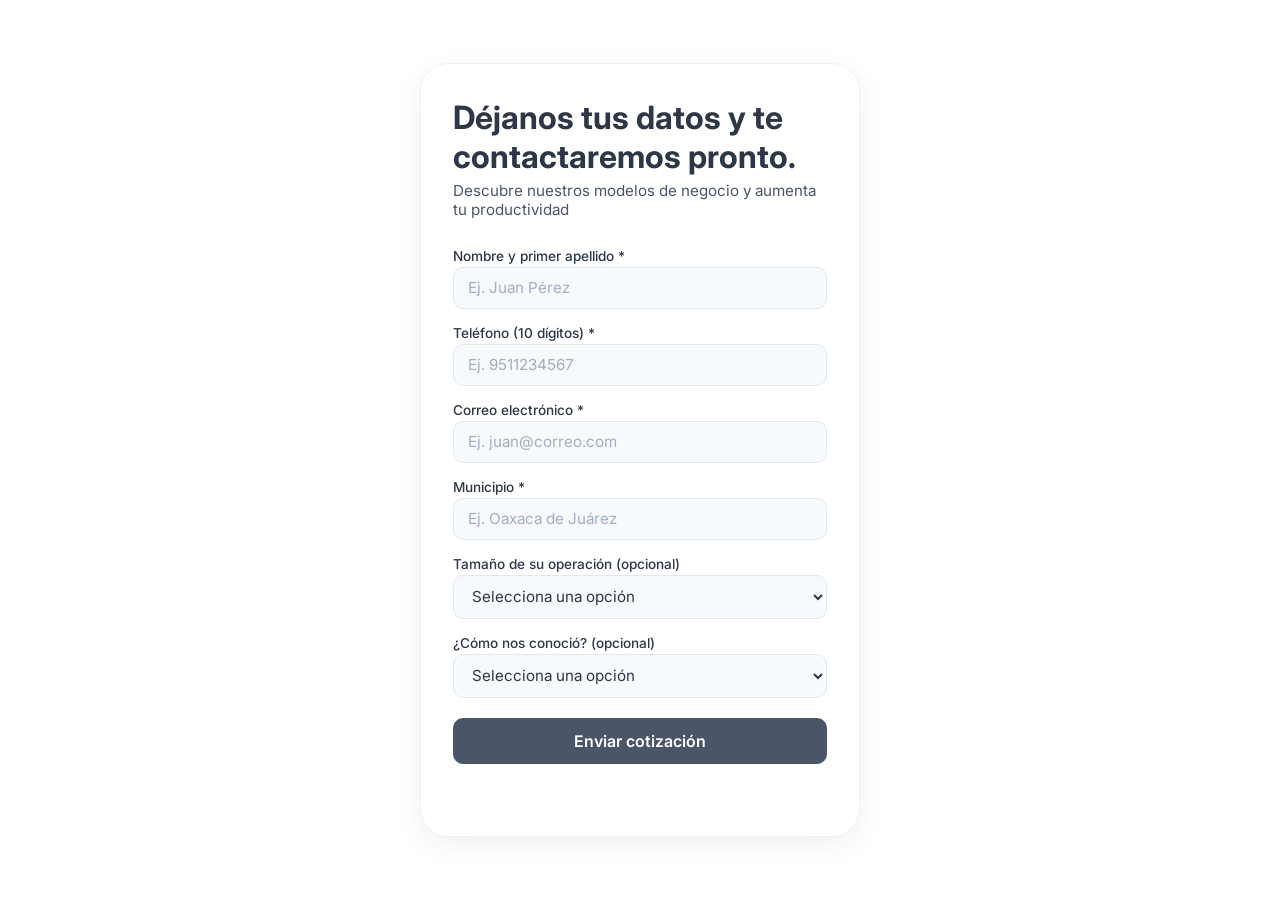
==== PA2/index.html @ 477552aa "PA2" ====
<!DOCTYPE html>
<html lang="es">
<head>
  <meta charset="UTF-8">
  <meta name="viewport" content="width=device-width, initial-scale=1.0, maximum-scale=1.0, user-scalable=yes">
  <title>AgroPecc – Cotización</title>
  <link rel="preconnect" href="https://fonts.googleapis.com">
  <link rel="preconnect" href="https://fonts.gstatic.com" crossorigin>
  <link href="https://fonts.googleapis.com/css2?family=Inter:opsz,wght@14..32,400;14..32,500;14..32,600;14..32,700&display=swap" rel="stylesheet">
  <link rel="stylesheet" href="styles.css">
  <!-- reCAPTCHA v3 (placeholder) -->
  <script src="https://www.google.com/recaptcha/api.js?render=TU_SITE_KEY"></script>
</head>
<body>
  <main class="form-container">
    <div class="form-card">
      <h1 class="form-title">Déjanos tus datos y te contactaremos pronto.</h1>
      <p class="form-subtitle">Descubre nuestros modelos de negocio y aumenta tu productividad</p>

      <form id="leadForm" novalidate>
        <div class="form-group">
          <label for="nombre">Nombre y primer apellido *</label>
          <input type="text" id="nombre" name="nombre" placeholder="Ej. Juan Pérez" required>
          <span class="error-message" id="nombreError">Ingresa nombre y apellido (solo letras)</span>
        </div>

        <div class="form-group">
          <label for="telefono">Teléfono (10 dígitos) *</label>
          <input type="tel" id="telefono" name="telefono" placeholder="Ej. 9511234567" required>
          <span class="error-message" id="telefonoError">Debe tener 10 dígitos numéricos</span>
        </div>

        <div class="form-group">
          <label for="email">Correo electrónico *</label>
          <input type="email" id="email" name="email" placeholder="Ej. juan@correo.com" required>
          <span class="error-message" id="emailError">Ingresa un correo válido</span>
        </div>

        <div class="form-group">
          <label for="municipio">Municipio  *</label>
          <input type="text" id="municipio" name="municipio" placeholder="Ej. Oaxaca de Juárez" required>
          <span class="error-message" id="municipioError">Solo letras y mínimo 3 caracteres</span>
        </div>

        <div class="form-group">
          <label for="tamanio">Tamaño de su operación (opcional)</label>
          <select id="tamanio" name="tamanio">
            <option value="">Selecciona una opción</option>
            <option value="Menos de 50 cerdos">Menos de 50 cerdos</option>
            <option value="50 - 200 cerdos">50 - 200 cerdos</option>
            <option value="Más de 200 cerdos">Más de 200 cerdos</option>
          </select>
        </div>

        <div class="form-group">
          <label for="como_conocio">¿Cómo nos conoció? (opcional)</label>
          <select id="como_conocio" name="como_conocio">
            <option value="">Selecciona una opción</option>
            <option value="Facebook">Facebook</option>
            <option value="Instagram">Instagram</option>
            <option value="WhatsApp">WhatsApp</option>
            <option value="Recomendación">Recomendación</option>
          </select>
        </div>

        <button type="submit" class="btn-submit" id="submitBtn">
          Enviar cotización
        </button>
        <div id="formStatus" class="form-status"></div>
      </form>
    </div>
  </main>

  <script src="script.js"></script>
</body>
</html>
---- PA2/styles.css ----
/* ===== RESET Y BASE ===== */
* {
  margin: 0;
  padding: 0;
  box-sizing: border-box;
}

body {
  font-family: 'Inter', sans-serif;
  background-color: #FFFFFF;
  color: #4A5568;
  min-height: 100vh;
  display: flex;
  align-items: center;
  justify-content: center;
  padding: 1.5rem;
}

/* ===== CONTENEDORES ===== */
.form-container,
.thankyou-container {
  width: 100%;
  max-width: 480px; /* más pequeño en desktop */
  margin: 0 auto;
}

.form-card,
.thankyou-card {
  background: #FFFFFF;
  border-radius: 24px;
  padding: 1.8rem 1.2rem; /* reducido */
  box-shadow: 0 8px 30px rgba(0, 0, 0, 0.06);
  border: 1px solid #edf2f7;
}

/* ===== TÍTULOS ===== */
.form-title {
  font-size: 1.6rem;
  font-weight: 700;
  line-height: 1.2;
  color: #2d3748;
  margin-bottom: 0.3rem;
}

.form-subtitle {
  font-size: 0.95rem;
  color: #4A5568;
  margin-bottom: 1.8rem;
  font-weight: 400;
}

.thankyou-title {
  font-size: 1.5rem;
  font-weight: 700;
  color: #2d3748;
  margin-bottom: 0.3rem;
}

.thankyou-message {
  font-size: 0.95rem;
  color: #4A5568;
  margin-bottom: 1.2rem;
}

/* ===== FORMULARIO ===== */
.form-group {
  margin-bottom: 1rem;
}

label {
  display: block;
  font-weight: 500;
  font-size: 0.85rem;
  color: #2d3748;
  margin-bottom: 0.2rem;
}

input,
select {
  width: 100%;
  padding: 0.65rem 0.9rem;
  font-size: 0.95rem;
  font-family: 'Inter', sans-serif;
  border: 1.5px solid #e2e8f0;
  border-radius: 10px;
  background: #F7FAFC;
  color: #2d3748;
  transition: border-color 0.2s, box-shadow 0.2s;
}

input:focus,
select:focus {
  outline: none;
  border-color: #4A5568;
  box-shadow: 0 0 0 3px rgba(74, 85, 104, 0.12);
  background: #ffffff;
}

input::placeholder {
  color: #a0aec0;
}

.error-message {
  display: none;
  font-size: 0.75rem;
  color: #e53e3e;
  margin-top: 0.2rem;
}

.input-error input,
.input-error select {
  border-color: #e53e3e;
}

.input-error .error-message {
  display: block;
}

/* ===== BOTÓN ===== */
.btn-submit {
  width: 100%;
  padding: 0.8rem;
  font-size: 1rem;
  font-weight: 600;
  font-family: 'Inter', sans-serif;
  background: #4A5568;
  color: #ffffff;
  border: none;
  border-radius: 10px;
  cursor: pointer;
  transition: background 0.25s, transform 0.1s;
  margin-top: 0.3rem;
}

.btn-submit:hover {
  background: #2d3748;
  transform: scale(1.01);
}

.btn-submit:active {
  transform: scale(0.98);
}

.btn-submit:disabled {
  opacity: 0.6;
  cursor: not-allowed;
  transform: none;
}

.form-status {
  margin-top: 0.8rem;
  font-size: 0.85rem;
  text-align: center;
  min-height: 1.5rem;
}

/* ===== PÁGINA DE AGRADECIMIENTO ===== */
.thankyou-card {
  text-align: center;
}

.codigo-recuadro {
  background: #2d3748;
  color: #ffffff;
  font-size: 1.8rem;
  font-weight: 700;
  letter-spacing: 0.05em;
  padding: 1rem 0.5rem;
  border-radius: 14px;
  margin: 1.2rem 0;
  word-break: break-all;
  border: 2px solid #4A5568;
  box-shadow: 0 4px 12px rgba(0, 0, 0, 0.08);
}

#codigoTexto {
  display: inline-block;
}

.email-info {
  font-size: 0.9rem;
  background: #F7FAFC;
  padding: 0.7rem;
  border-radius: 10px;
  margin: 0.8rem 0 1.2rem;
  color: #4A5568;
}

.email-info strong {
  color: #2d3748;
}

.contacto-pronto {
  font-size: 0.95rem;
  font-weight: 500;
  color: #2d3748;
  background: #e2e8f0;
  padding: 0.6rem;
  border-radius: 10px;
  margin: 1rem 0 1.5rem;
}

.btn-whatsapp,
.btn-download {
  display: inline-block;
  width: 100%;
  padding: 0.75rem;
  font-size: 0.95rem;
  font-weight: 600;
  font-family: 'Inter', sans-serif;
  border: none;
  border-radius: 10px;
  cursor: pointer;
  text-decoration: none;
  text-align: center;
  transition: background 0.25s, transform 0.1s;
  margin-bottom: 0.6rem;
}

.btn-whatsapp {
  background: #25D366;
  color: #ffffff;
}

.btn-whatsapp:hover {
  background: #1da851;
  transform: scale(1.01);
}

.btn-download {
  background: #4A5568;
  color: #ffffff;
}

.btn-download:hover {
  background: #2d3748;
  transform: scale(1.01);
}

.btn-whatsapp:active,
.btn-download:active {
  transform: scale(0.98);
}

.volver {
  margin-top: 1.2rem;
  font-size: 0.85rem;
}

.volver a {
  color: #4A5568;
  text-decoration: none;
  font-weight: 500;
}

.volver a:hover {
  text-decoration: underline;
}

/* ===== RESPONSIVIDAD ===== */

/* Móviles pequeños (<= 480px) */
@media (max-width: 480px) {
  body {
    padding: 1rem;
  }
  .form-card,
  .thankyou-card {
    padding: 1.5rem 1rem;
  }
  .form-title {
    font-size: 1.4rem;
  }
  .codigo-recuadro {
    font-size: 1.5rem;
    padding: 0.8rem 0.3rem;
  }
}

/* Tablets y escritorio pequeño (>= 600px) */
@media (min-width: 600px) {
  .form-container,
  .thankyou-container {
    max-width: 420px; /* más compacto */
  }

  .form-card,
  .thankyou-card {
    padding: 2rem 1.8rem;
  }

  .form-title {
    font-size: 1.8rem;
  }

  .codigo-recuadro {
    font-size: 2.2rem;
    padding: 1.2rem 0.8rem;
  }

  .btn-whatsapp,
  .btn-download {
    width: auto;
    min-width: 200px;
    display: inline-block;
    margin-right: 0.4rem;
  }
}

/* Escritorio grande (>= 1024px) */
@media (min-width: 1024px) {
  body {
    padding: 2rem;
  }
  .form-container,
  .thankyou-container {
    max-width: 440px;
  }
  .form-card,
  .thankyou-card {
    padding: 2.2rem 2rem;
    border-radius: 28px;
  }
  .form-title {
    font-size: 2rem;
  }
  .codigo-recuadro {
    font-size: 2.5rem;
    padding: 1.4rem 1rem;
  }
  .btn-whatsapp,
  .btn-download {
    min-width: 220px;
    font-size: 1rem;
  }
}

/* ===== UTILIDADES ===== */
.hidden {
  display: none !important;
}
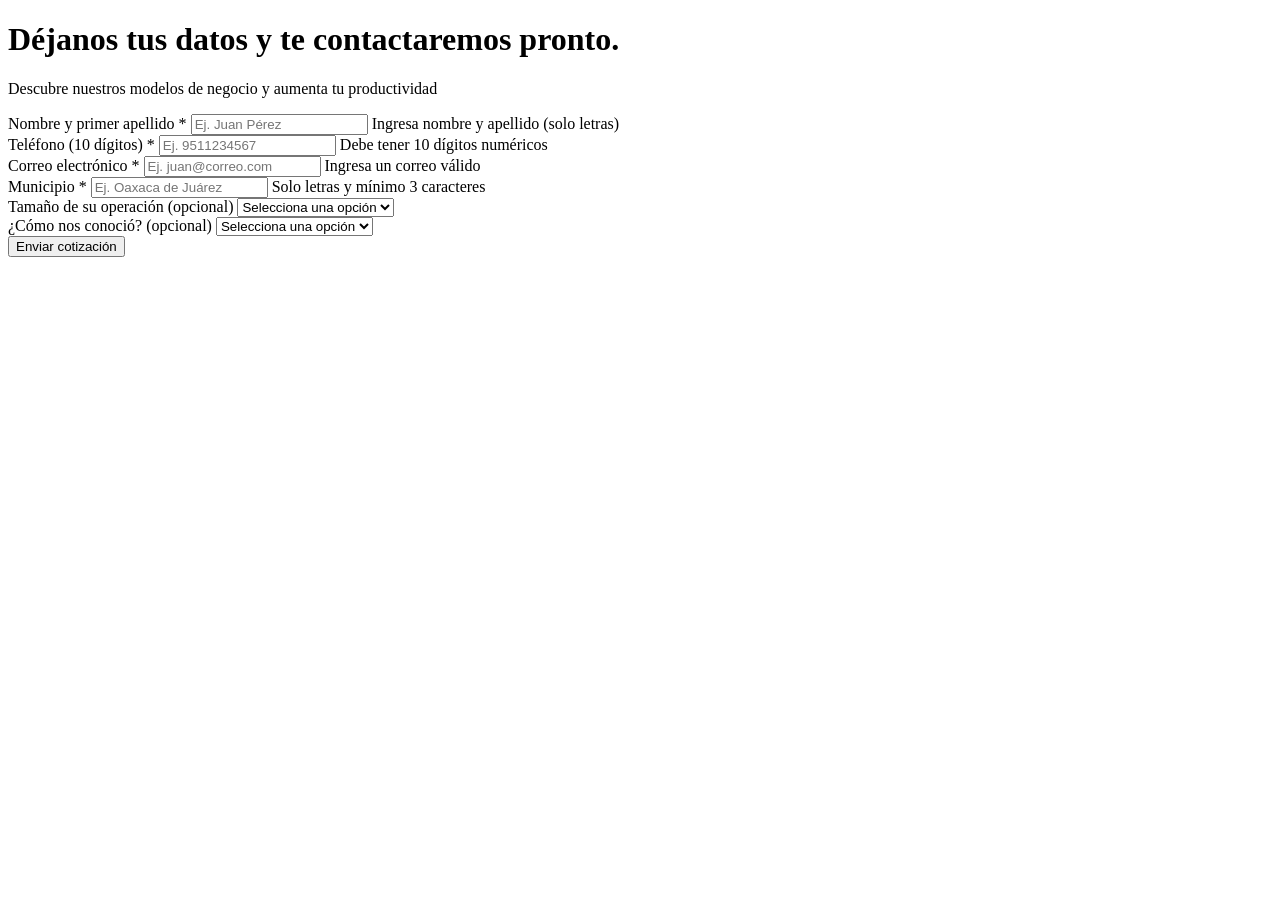
==== commit 309637b7: "update .2" ====
--- a/PA2/index.html
+++ b/PA2/index.html
@@ -7,7 +7,7 @@
   <link rel="preconnect" href="https://fonts.googleapis.com">
   <link rel="preconnect" href="https://fonts.gstatic.com" crossorigin>
   <link href="https://fonts.googleapis.com/css2?family=Inter:opsz,wght@14..32,400;14..32,500;14..32,600;14..32,700&display=swap" rel="stylesheet">
-  <link rel="stylesheet" href="styles.css">
+  <link rel="stylesheet" href="/styles.css">
   <!-- reCAPTCHA v3 (placeholder) -->
   <script src="https://www.google.com/recaptcha/api.js?render=TU_SITE_KEY"></script>
 </head>
@@ -71,6 +71,6 @@
     </div>
   </main>
 
-  <script src="script.js"></script>
+  <script src="/script.js"></script>
 </body>
-</html>+</html>
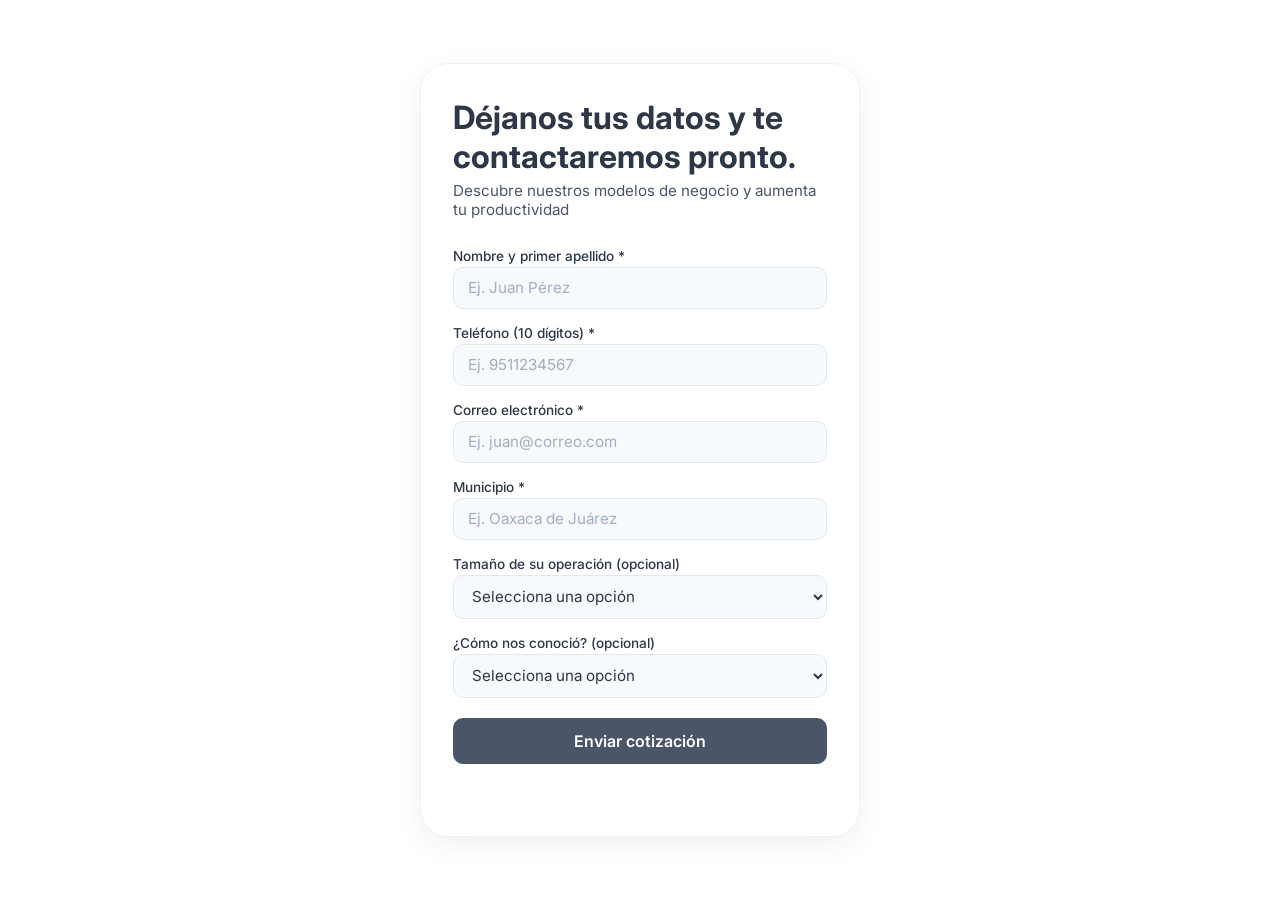
==== commit d8f90d2b: "update .5" ====
--- a/PA2/index.html
+++ b/PA2/index.html
@@ -7,7 +7,7 @@
   <link rel="preconnect" href="https://fonts.googleapis.com">
   <link rel="preconnect" href="https://fonts.gstatic.com" crossorigin>
   <link href="https://fonts.googleapis.com/css2?family=Inter:opsz,wght@14..32,400;14..32,500;14..32,600;14..32,700&display=swap" rel="stylesheet">
-  <link rel="stylesheet" href="/styles.css">
+  <link rel="stylesheet" href="styles.css">
   <!-- reCAPTCHA v3 (placeholder) -->
   <script src="https://www.google.com/recaptcha/api.js?render=TU_SITE_KEY"></script>
 </head>
@@ -71,6 +71,6 @@
     </div>
   </main>
 
-  <script src="/script.js"></script>
+  <script src="script.js"></script>
 </body>
 </html>
--- a/PA2/styles.css
+++ b/PA2/styles.css
@@ -0,0 +1,341 @@
+/* ===== RESET Y BASE ===== */
+* {
+  margin: 0;
+  padding: 0;
+  box-sizing: border-box;
+}
+
+body {
+  font-family: 'Inter', sans-serif;
+  background-color: #FFFFFF;
+  color: #4A5568;
+  min-height: 100vh;
+  display: flex;
+  align-items: center;
+  justify-content: center;
+  padding: 1.5rem;
+}
+
+/* ===== CONTENEDORES ===== */
+.form-container,
+.thankyou-container {
+  width: 100%;
+  max-width: 480px; /* más pequeño en desktop */
+  margin: 0 auto;
+}
+
+.form-card,
+.thankyou-card {
+  background: #FFFFFF;
+  border-radius: 24px;
+  padding: 1.8rem 1.2rem; /* reducido */
+  box-shadow: 0 8px 30px rgba(0, 0, 0, 0.06);
+  border: 1px solid #edf2f7;
+}
+
+/* ===== TÍTULOS ===== */
+.form-title {
+  font-size: 1.6rem;
+  font-weight: 700;
+  line-height: 1.2;
+  color: #2d3748;
+  margin-bottom: 0.3rem;
+}
+
+.form-subtitle {
+  font-size: 0.95rem;
+  color: #4A5568;
+  margin-bottom: 1.8rem;
+  font-weight: 400;
+}
+
+.thankyou-title {
+  font-size: 1.5rem;
+  font-weight: 700;
+  color: #2d3748;
+  margin-bottom: 0.3rem;
+}
+
+.thankyou-message {
+  font-size: 0.95rem;
+  color: #4A5568;
+  margin-bottom: 1.2rem;
+}
+
+/* ===== FORMULARIO ===== */
+.form-group {
+  margin-bottom: 1rem;
+}
+
+label {
+  display: block;
+  font-weight: 500;
+  font-size: 0.85rem;
+  color: #2d3748;
+  margin-bottom: 0.2rem;
+}
+
+input,
+select {
+  width: 100%;
+  padding: 0.65rem 0.9rem;
+  font-size: 0.95rem;
+  font-family: 'Inter', sans-serif;
+  border: 1.5px solid #e2e8f0;
+  border-radius: 10px;
+  background: #F7FAFC;
+  color: #2d3748;
+  transition: border-color 0.2s, box-shadow 0.2s;
+}
+
+input:focus,
+select:focus {
+  outline: none;
+  border-color: #4A5568;
+  box-shadow: 0 0 0 3px rgba(74, 85, 104, 0.12);
+  background: #ffffff;
+}
+
+input::placeholder {
+  color: #a0aec0;
+}
+
+.error-message {
+  display: none;
+  font-size: 0.75rem;
+  color: #e53e3e;
+  margin-top: 0.2rem;
+}
+
+.input-error input,
+.input-error select {
+  border-color: #e53e3e;
+}
+
+.input-error .error-message {
+  display: block;
+}
+
+/* ===== BOTÓN ===== */
+.btn-submit {
+  width: 100%;
+  padding: 0.8rem;
+  font-size: 1rem;
+  font-weight: 600;
+  font-family: 'Inter', sans-serif;
+  background: #4A5568;
+  color: #ffffff;
+  border: none;
+  border-radius: 10px;
+  cursor: pointer;
+  transition: background 0.25s, transform 0.1s;
+  margin-top: 0.3rem;
+}
+
+.btn-submit:hover {
+  background: #2d3748;
+  transform: scale(1.01);
+}
+
+.btn-submit:active {
+  transform: scale(0.98);
+}
+
+.btn-submit:disabled {
+  opacity: 0.6;
+  cursor: not-allowed;
+  transform: none;
+}
+
+.form-status {
+  margin-top: 0.8rem;
+  font-size: 0.85rem;
+  text-align: center;
+  min-height: 1.5rem;
+}
+
+/* ===== PÁGINA DE AGRADECIMIENTO ===== */
+.thankyou-card {
+  text-align: center;
+}
+
+.codigo-recuadro {
+  background: #2d3748;
+  color: #ffffff;
+  font-size: 1.8rem;
+  font-weight: 700;
+  letter-spacing: 0.05em;
+  padding: 1rem 0.5rem;
+  border-radius: 14px;
+  margin: 1.2rem 0;
+  word-break: break-all;
+  border: 2px solid #4A5568;
+  box-shadow: 0 4px 12px rgba(0, 0, 0, 0.08);
+}
+
+#codigoTexto {
+  display: inline-block;
+}
+
+.email-info {
+  font-size: 0.9rem;
+  background: #F7FAFC;
+  padding: 0.7rem;
+  border-radius: 10px;
+  margin: 0.8rem 0 1.2rem;
+  color: #4A5568;
+}
+
+.email-info strong {
+  color: #2d3748;
+}
+
+.contacto-pronto {
+  font-size: 0.95rem;
+  font-weight: 500;
+  color: #2d3748;
+  background: #e2e8f0;
+  padding: 0.6rem;
+  border-radius: 10px;
+  margin: 1rem 0 1.5rem;
+}
+
+.btn-whatsapp,
+.btn-download {
+  display: inline-block;
+  width: 100%;
+  padding: 0.75rem;
+  font-size: 0.95rem;
+  font-weight: 600;
+  font-family: 'Inter', sans-serif;
+  border: none;
+  border-radius: 10px;
+  cursor: pointer;
+  text-decoration: none;
+  text-align: center;
+  transition: background 0.25s, transform 0.1s;
+  margin-bottom: 0.6rem;
+}
+
+.btn-whatsapp {
+  background: #25D366;
+  color: #ffffff;
+}
+
+.btn-whatsapp:hover {
+  background: #1da851;
+  transform: scale(1.01);
+}
+
+.btn-download {
+  background: #4A5568;
+  color: #ffffff;
+}
+
+.btn-download:hover {
+  background: #2d3748;
+  transform: scale(1.01);
+}
+
+.btn-whatsapp:active,
+.btn-download:active {
+  transform: scale(0.98);
+}
+
+.volver {
+  margin-top: 1.2rem;
+  font-size: 0.85rem;
+}
+
+.volver a {
+  color: #4A5568;
+  text-decoration: none;
+  font-weight: 500;
+}
+
+.volver a:hover {
+  text-decoration: underline;
+}
+
+/* ===== RESPONSIVIDAD ===== */
+
+/* Móviles pequeños (<= 480px) */
+@media (max-width: 480px) {
+  body {
+    padding: 1rem;
+  }
+  .form-card,
+  .thankyou-card {
+    padding: 1.5rem 1rem;
+  }
+  .form-title {
+    font-size: 1.4rem;
+  }
+  .codigo-recuadro {
+    font-size: 1.5rem;
+    padding: 0.8rem 0.3rem;
+  }
+}
+
+/* Tablets y escritorio pequeño (>= 600px) */
+@media (min-width: 600px) {
+  .form-container,
+  .thankyou-container {
+    max-width: 420px; /* más compacto */
+  }
+
+  .form-card,
+  .thankyou-card {
+    padding: 2rem 1.8rem;
+  }
+
+  .form-title {
+    font-size: 1.8rem;
+  }
+
+  .codigo-recuadro {
+    font-size: 2.2rem;
+    padding: 1.2rem 0.8rem;
+  }
+
+  .btn-whatsapp,
+  .btn-download {
+    width: auto;
+    min-width: 200px;
+    display: inline-block;
+    margin-right: 0.4rem;
+  }
+}
+
+/* Escritorio grande (>= 1024px) */
+@media (min-width: 1024px) {
+  body {
+    padding: 2rem;
+  }
+  .form-container,
+  .thankyou-container {
+    max-width: 440px;
+  }
+  .form-card,
+  .thankyou-card {
+    padding: 2.2rem 2rem;
+    border-radius: 28px;
+  }
+  .form-title {
+    font-size: 2rem;
+  }
+  .codigo-recuadro {
+    font-size: 2.5rem;
+    padding: 1.4rem 1rem;
+  }
+  .btn-whatsapp,
+  .btn-download {
+    min-width: 220px;
+    font-size: 1rem;
+  }
+}
+
+/* ===== UTILIDADES ===== */
+.hidden {
+  display: none !important;
+}
